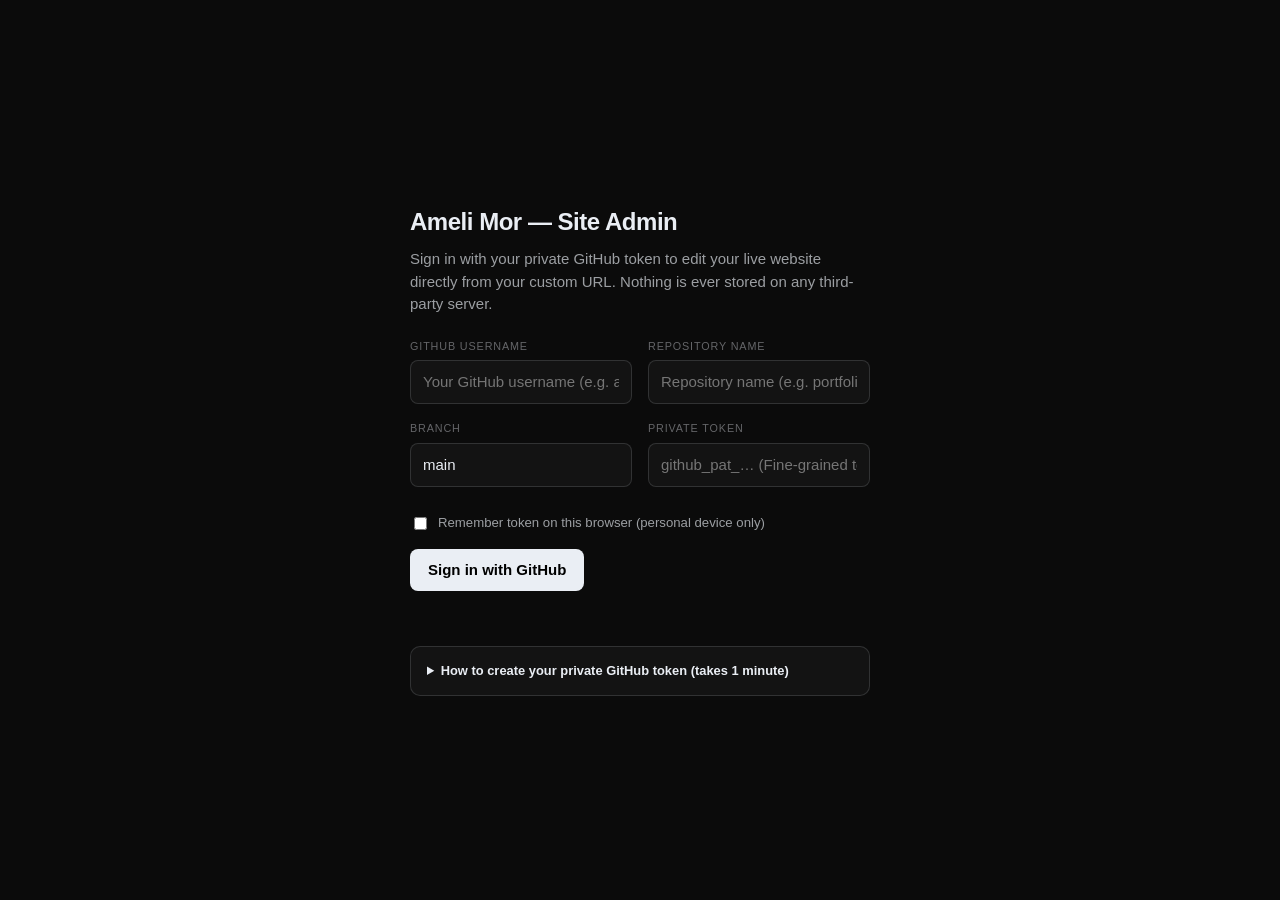
==== site/admin/index.html @ ce1270b4 "Initial portfolio website" ====
<!DOCTYPE html>
<html lang="en">
<head>
  <meta charset="UTF-8" />
  <meta name="viewport" content="width=device-width, initial-scale=1.0" />
  <meta name="robots" content="noindex, nofollow" />
  <title>Admin — Ameli Mor</title>
  <link rel="stylesheet" href="admin.css" />
</head>
<body>
  <div id="app"></div>
  <datalist id="distinction-list">
    <option value="Winner"></option>
    <option value="Best Colour Grading"></option>
    <option value="Best Cinematography"></option>
    <option value="Honourable Mention"></option>
    <option value="Finalist"></option>
    <option value="Semi-Finalist"></option>
    <option value="Official Selection"></option>
  </datalist>
  <script src="admin.js"></script>
</body>
</html>
---- site/admin/admin.css ----
:root {
  --bg: #0b0b0b;
  --panel: #131313;
  --panel-2: #181818;
  --line: rgba(234, 238, 244, 0.14);
  --ink: #eaeef4;
  --ink-2: rgba(234, 238, 244, 0.65);
  --ink-3: rgba(234, 238, 244, 0.4);
  --paper: #eaeef4;
  --danger: #ff7b72;
  --ok: #7ee2a8;
  --sans: -apple-system, BlinkMacSystemFont, "Inter", "Helvetica Neue", Arial, sans-serif;
}
* { box-sizing: border-box; }
html, body { margin: 0; background: var(--bg); color: var(--ink); font: 15px/1.5 var(--sans); -webkit-font-smoothing: antialiased; }
button, input, textarea, select { font: inherit; color: inherit; }
a { color: inherit; }
h1, h2, h3, p { margin: 0; }
[hidden] { display: none !important; }

/* ---------- auth ---------- */
.auth { min-height: 100vh; display: grid; place-items: center; padding: 28px; }
.auth-card { width: min(460px, 100%); }
.auth-card h1 { font-size: 1.6rem; font-weight: 600; letter-spacing: -0.02em; margin-bottom: 8px; }
.auth-card p { color: var(--ink-2); margin-bottom: 22px; }
.auth-card .err { color: var(--danger); min-height: 1.4em; margin-top: 12px; font-size: 0.9rem; }
.auth-guide { margin-top: 24px; border: 1px solid var(--line); border-radius: 10px; padding: 14px 16px; background: var(--panel); font-size: 0.86rem; color: var(--ink-2); }
.auth-guide summary { cursor: pointer; font-weight: 600; color: var(--ink); }
.auth-guide ol { margin: 12px 0 0; padding-left: 18px; display: flex; flex-direction: column; gap: 8px; }
.auth-guide code { background: rgba(255,255,255,0.08); padding: 1px 6px; border-radius: 4px; font-size: 0.82rem; color: var(--ink); }
.check-row { display: flex; align-items: center; gap: 8px; margin-top: 10px; font-size: 0.88rem; color: var(--ink-2); cursor: pointer; }
.check-row input { width: auto; accent-color: var(--paper); }

/* ---------- shell ---------- */
.shell { display: grid; grid-template-columns: 230px 1fr; min-height: 100vh; }
.side { border-right: 1px solid var(--line); padding: 28px 18px; position: sticky; top: 0; height: 100vh; display: flex; flex-direction: column; gap: 4px; }
.brand { font-weight: 600; letter-spacing: 0.02em; margin: 0 10px 22px; }
.brand small { display: block; color: var(--ink-3); font-weight: 400; font-size: 0.78rem; letter-spacing: 0; margin-top: 2px; }
.nav-btn { text-align: left; background: none; border: 0; padding: 10px 12px; border-radius: 8px; cursor: pointer; color: var(--ink-2); display: flex; justify-content: space-between; align-items: center; text-decoration: none; }
.nav-btn:hover { color: var(--ink); background: rgba(255,255,255,0.04); }
.nav-btn.is-active { color: var(--ink); background: rgba(255,255,255,0.08); }
.badge { background: var(--paper); color: #000; border-radius: 99px; font-size: 0.72rem; padding: 0 7px; font-weight: 600; }
.pill { display: inline-block; font-size: 0.74rem; padding: 2px 9px; border-radius: 99px; background: rgba(234,238,244,0.1); color: var(--ink); font-weight: 500; white-space: nowrap; }
.pill.won { background: var(--paper); color: #000; font-weight: 600; }
.pill.dim { background: transparent; color: var(--ink-3); padding: 0; }
.side-foot { margin-top: auto; display: flex; flex-direction: column; gap: 4px; }

.main { padding: 0 clamp(20px, 4vw, 56px) 120px; max-width: 1020px; width: 100%; }
.topbar { position: sticky; top: 0; z-index: 10; background: rgba(11,11,11,0.92); backdrop-filter: blur(10px); display: flex; align-items: center; justify-content: space-between; gap: 16px; padding: 18px 0; border-bottom: 1px solid var(--line); margin-bottom: 32px; }
.topbar h2 { font-size: 1.15rem; font-weight: 600; letter-spacing: -0.01em; }
.top-actions { display: flex; align-items: center; gap: 14px; }
.dirty { color: var(--ink-2); font-size: 0.85rem; }
.dirty.on { color: #ffd479; }

/* ---------- controls ---------- */
.btn { background: var(--paper); color: #000; border: 0; border-radius: 8px; padding: 10px 18px; font-weight: 600; cursor: pointer; text-decoration: none; display: inline-flex; align-items: center; justify-content: center; gap: 6px; }
.btn:hover { opacity: 0.88; }
.btn:disabled { opacity: 0.4; cursor: default; }
.btn.ghost { background: transparent; color: var(--ink); border: 1px solid var(--line); font-weight: 500; }
.btn.ghost:hover { border-color: var(--ink-3); opacity: 1; }
.btn.small { padding: 6px 12px; font-size: 0.84rem; }
.btn.danger { background: transparent; color: var(--danger); border: 1px solid rgba(255,123,114,0.35); font-weight: 500; }

label.f { display: block; margin-bottom: 16px; }
label.f > span, .lbl { display: block; font-size: 0.72rem; letter-spacing: 0.08em; text-transform: uppercase; color: var(--ink-3); margin-bottom: 6px; }
input[type=text], input[type=email], input[type=password], input[type=number], textarea, select {
  width: 100%; background: var(--panel); border: 1px solid var(--line); border-radius: 8px; padding: 10px 12px; outline: none;
}
input:focus, textarea:focus, select:focus { border-color: var(--ink-3); }
textarea { resize: vertical; min-height: 90px; }
.hint { color: var(--ink-3); font-size: 0.82rem; margin-top: 6px; }
.row { display: grid; grid-template-columns: 1fr 1fr; gap: 16px; }
.row-fest { display: grid; grid-template-columns: 2fr 1.6fr 0.7fr 1.2fr auto auto; gap: 8px; align-items: center; margin-bottom: 10px; }
.won-check { display: inline-flex; align-items: center; gap: 6px; font-size: 0.82rem; color: var(--ink-2); padding: 0 4px; cursor: pointer; white-space: nowrap; }
.won-check input { width: auto; accent-color: var(--paper); }

/* ---------- cards ---------- */
.card { border: 1px solid var(--line); border-radius: 12px; background: var(--panel); margin-bottom: 14px; overflow: hidden; }
.card-head { display: flex; align-items: center; gap: 14px; padding: 12px 14px; cursor: pointer; }
.card-head:hover { background: rgba(255,255,255,0.03); }
.thumb { width: 84px; aspect-ratio: 16/9; object-fit: cover; border-radius: 6px; background: #000; flex: none; }
.card-title { font-weight: 600; }
.card-sub { color: var(--ink-3); font-size: 0.84rem; }
.card-spacer { flex: 1; }
.card-body { padding: 8px 18px 20px; border-top: 1px solid var(--line); }
.card-tools { display: flex; gap: 8px; flex-wrap: wrap; margin-top: 18px; }
.section { margin-top: 26px; }
.section > h3 { font-size: 0.78rem; letter-spacing: 0.08em; text-transform: uppercase; color: var(--ink-3); margin-bottom: 12px; font-weight: 500; }

.fest-summary {
  display: flex;
  flex-wrap: wrap;
  align-items: center;
  justify-content: space-between;
  gap: 14px;
  padding: 12px 14px;
  border-radius: 10px;
  background: var(--panel-2);
  border: 1px solid var(--line);
  margin-bottom: 14px;
}
.fest-count-wrap { display: flex; align-items: center; gap: 10px; }
.fest-count-wrap input { width: 82px; padding: 6px 10px; text-align: center; }

.media { display: flex; align-items: center; gap: 14px; padding: 10px; border: 1px dashed var(--line); border-radius: 10px; margin-bottom: 10px; }
.media .thumb { width: 96px; }
.media .vid { width: 96px; aspect-ratio: 16/9; background: #000; border-radius: 6px; display: grid; place-items: center; color: var(--ink-3); font-size: 0.72rem; flex: none; }
.media video { width: 96px; aspect-ratio: 16/9; border-radius: 6px; background: #000; flex: none; }
.media-info { flex: 1; min-width: 0; }
.media-name { font-size: 0.85rem; overflow: hidden; text-overflow: ellipsis; white-space: nowrap; }
.media-kind { font-size: 0.72rem; letter-spacing: 0.08em; text-transform: uppercase; color: var(--ink-3); }
.prog { height: 3px; background: var(--line); border-radius: 3px; margin-top: 6px; overflow: hidden; }
.prog > i { display: block; height: 100%; width: 0; background: var(--paper); transition: width 0.15s; }

.add-row { display: flex; gap: 10px; margin-bottom: 20px; }
.add-row input { flex: 1; }

.pick-grid { display: flex; flex-wrap: wrap; gap: 8px; }
.pick-chip {
  display: inline-flex;
  align-items: center;
  gap: 8px;
  padding: 5px 12px 5px 5px;
  border-radius: 99px;
  border: 1px solid var(--line);
  background: var(--panel);
  color: var(--ink-2);
  font-size: 0.82rem;
  cursor: pointer;
  transition: border-color 0.2s, background 0.2s, color 0.2s;
}
.pick-chip:hover { border-color: var(--ink-3); color: var(--ink); }
.pick-chip.is-on { background: var(--paper); color: #000; border-color: var(--paper); font-weight: 600; }
.pick-chip img { width: 28px; height: 20px; object-fit: cover; border-radius: 99px; }

/* ---------- messages & publish ---------- */
.msg { border: 1px solid var(--line); border-radius: 12px; padding: 16px 18px; margin-bottom: 12px; background: var(--panel); }
.msg.unread { border-color: var(--ink-3); }
.msg-top { display: flex; justify-content: space-between; gap: 12px; margin-bottom: 8px; }
.msg-from { font-weight: 600; }
.msg-date { color: var(--ink-3); font-size: 0.82rem; }
.msg-body { white-space: pre-wrap; color: var(--ink-2); margin-bottom: 12px; }
.msg-actions { display: flex; gap: 8px; }

.info-box { border: 1px solid var(--line); border-radius: 12px; padding: 18px 20px; background: var(--panel); margin-bottom: 18px; }
.info-box h3 { font-size: 0.96rem; margin-bottom: 8px; }
.info-box p, .info-box li { color: var(--ink-2); font-size: 0.9rem; line-height: 1.6; }
.info-box ol { margin: 8px 0 0; padding-left: 18px; display: flex; flex-direction: column; gap: 6px; }
.info-box code { background: rgba(255,255,255,0.08); padding: 1px 6px; border-radius: 4px; font-size: 0.84rem; color: var(--ink); }
.pre { background: #080808; border: 1px solid var(--line); border-radius: 8px; padding: 12px; font-family: ui-monospace, Menlo, monospace; font-size: 0.82rem; color: var(--ink-2); white-space: pre-wrap; margin-top: 10px; }

.toast { position: fixed; left: 50%; bottom: 28px; transform: translateX(-50%); background: var(--paper); color: #000; padding: 12px 20px; border-radius: 10px; font-weight: 600; z-index: 50; box-shadow: 0 10px 40px rgba(0,0,0,0.5); max-width: 90vw; }
.toast.err { background: var(--danger); }
.empty { color: var(--ink-3); padding: 30px 0; }

@media (max-width: 860px) {
  .shell { grid-template-columns: 1fr; }
  .side { position: static; height: auto; flex-direction: row; flex-wrap: wrap; border-right: 0; border-bottom: 1px solid var(--line); padding: 14px; }
  .brand { width: 100%; margin-bottom: 6px; }
  .side-foot { margin-top: 0; flex-direction: row; }
  .row, .row-fest { grid-template-columns: 1fr; }
}
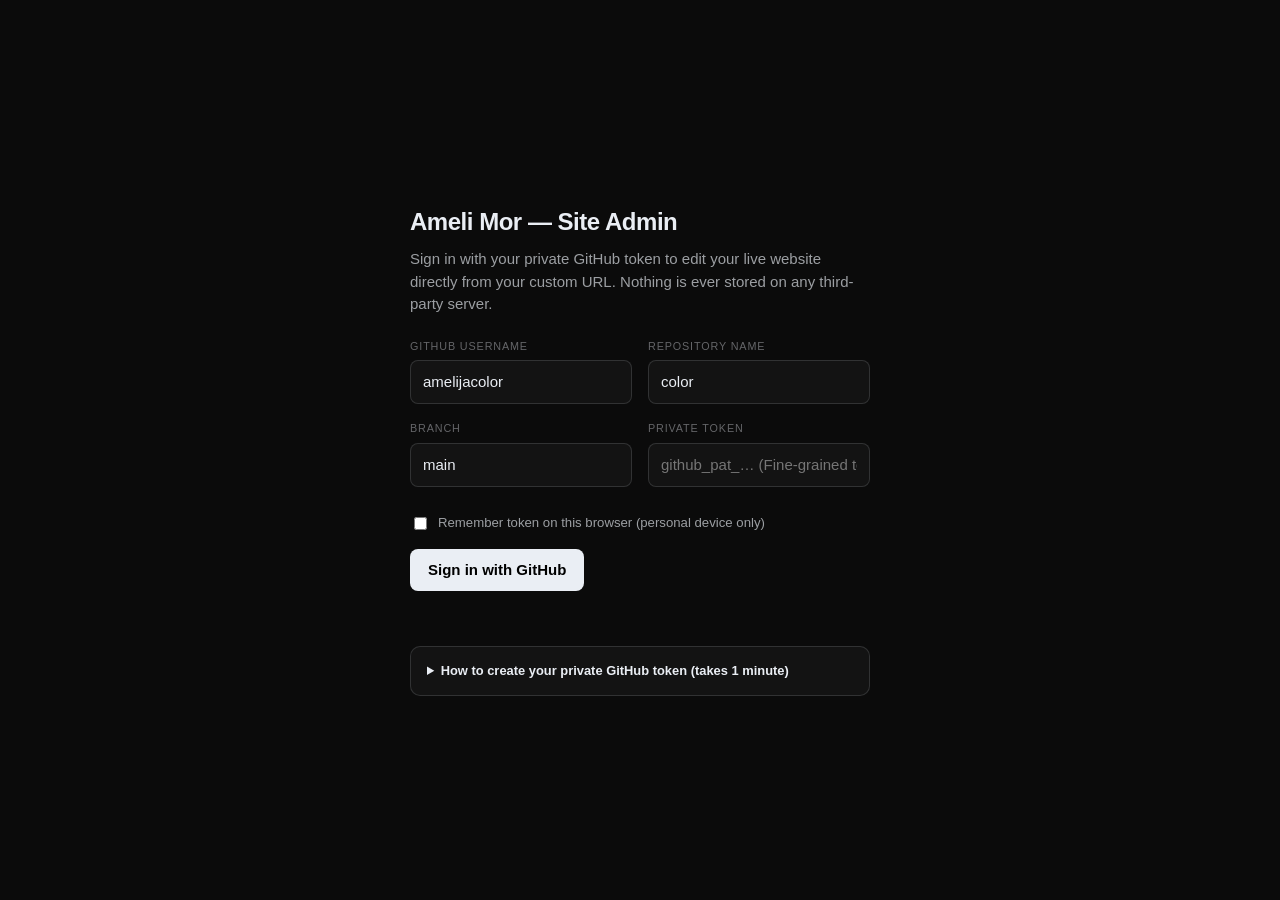
==== commit e273a12e: "Fix GitHub API stale SHA 409 error on consecutive saves" ====
--- a/site/admin/index.html
+++ b/site/admin/index.html
@@ -18,6 +18,6 @@
     <option value="Semi-Finalist"></option>
     <option value="Official Selection"></option>
   </datalist>
-  <script src="admin.js"></script>
+  <script src="admin.js?v=2"></script>
 </body>
 </html>
